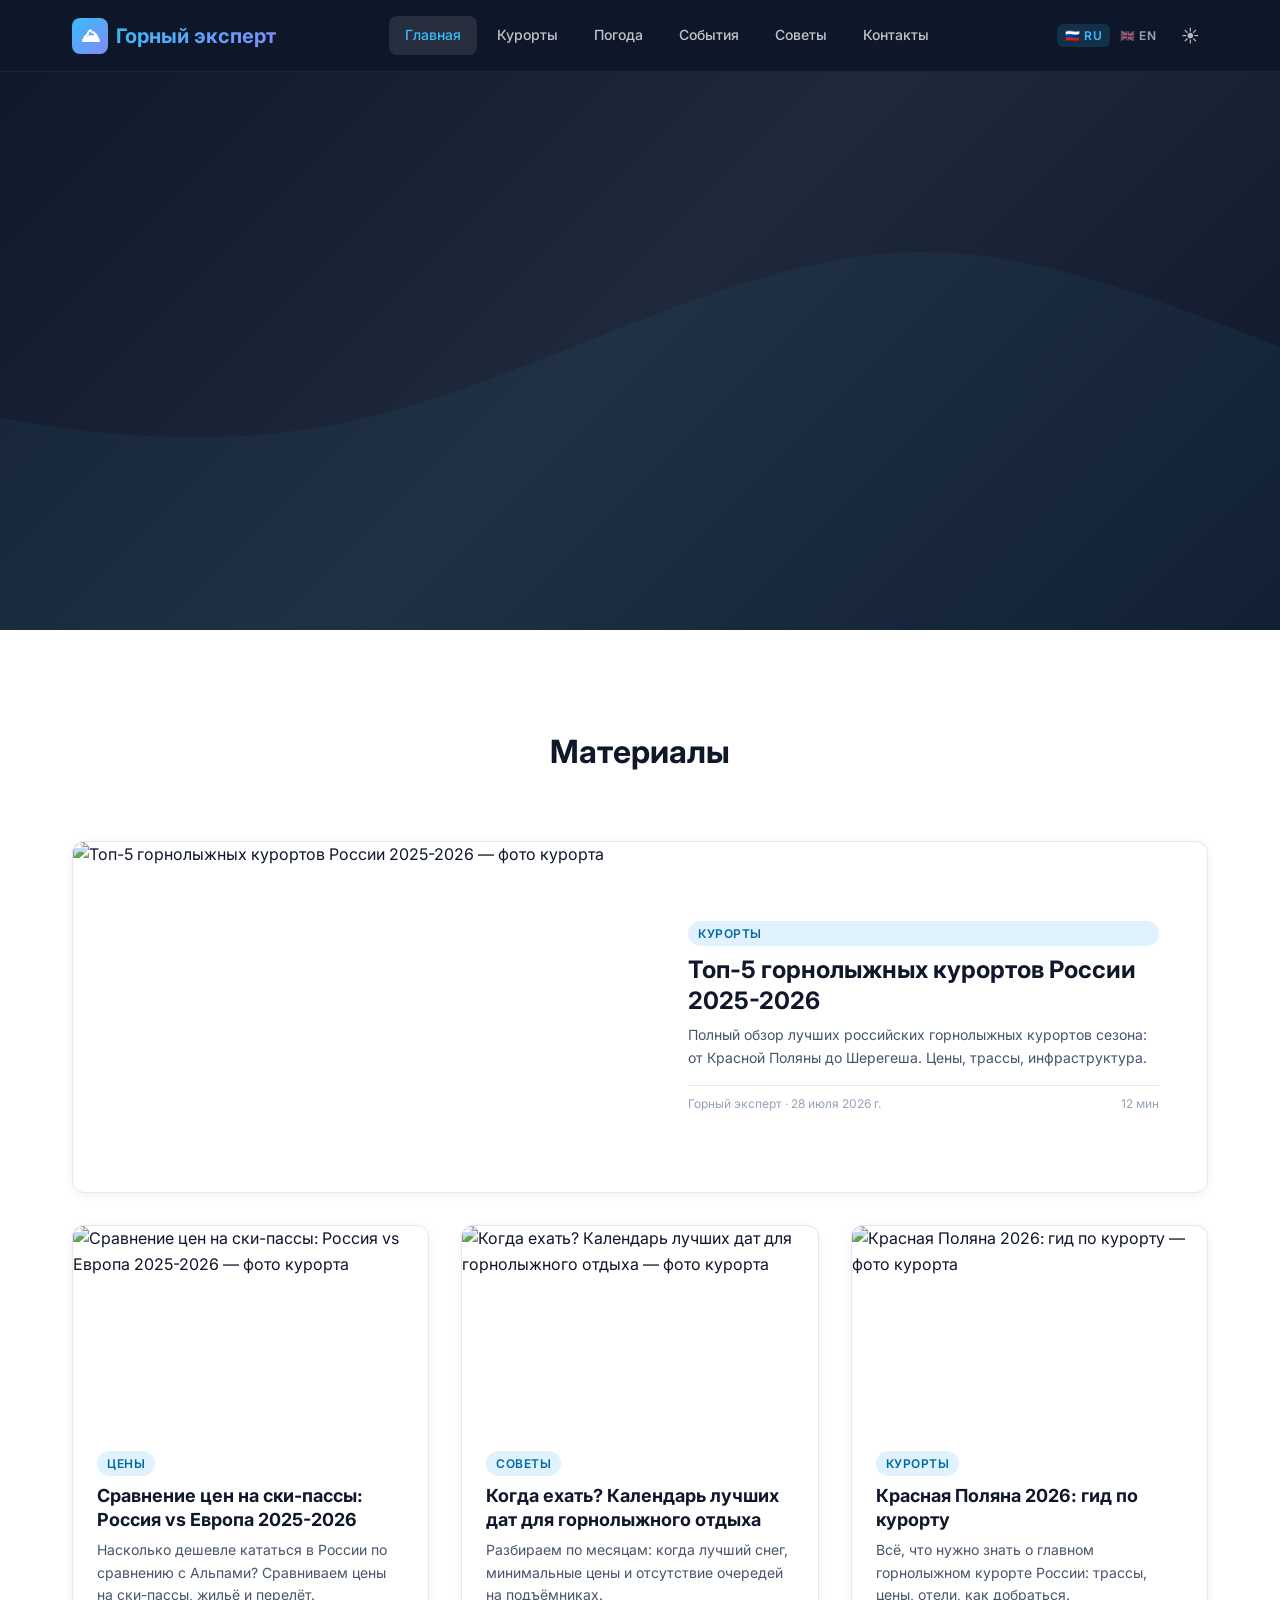
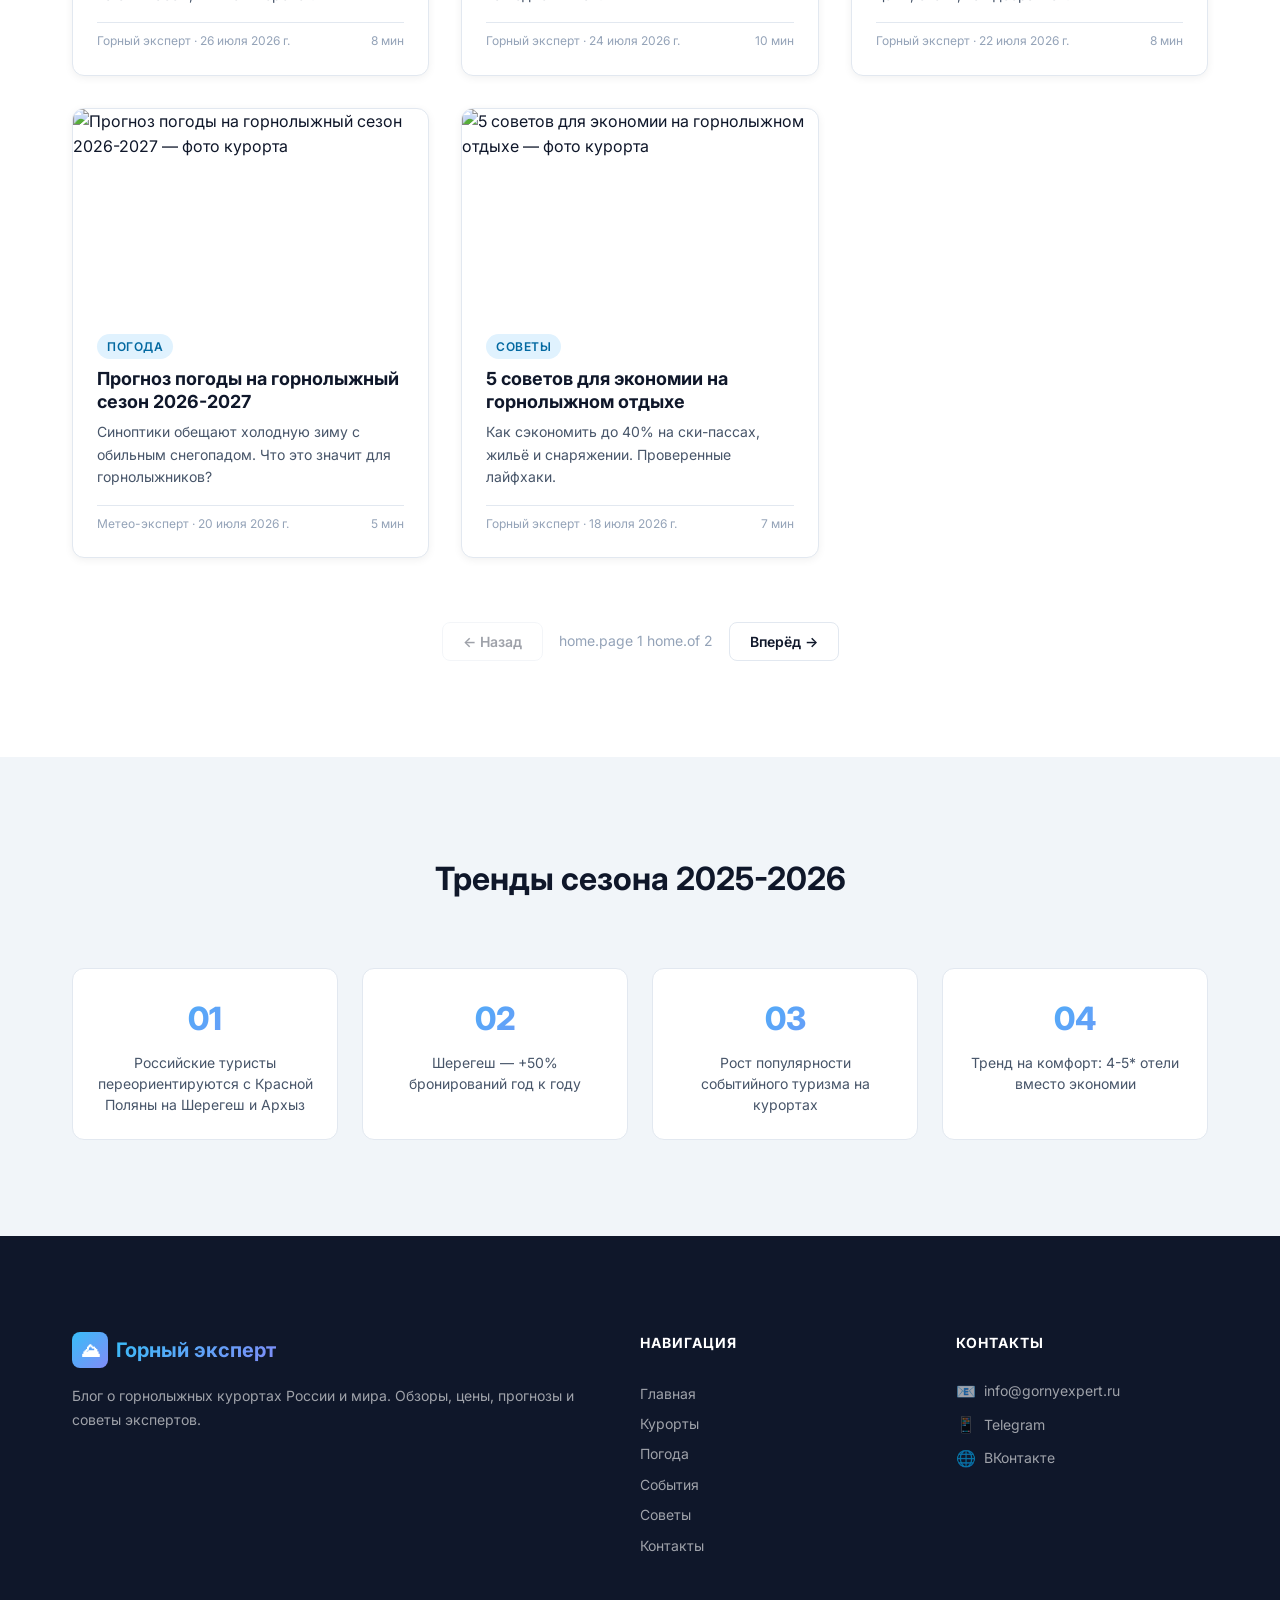
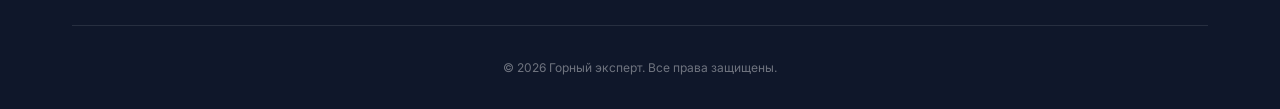
==== index.html @ 52f298b1 "feat(contacts): connect subscription form to Telegram Bot API - Add Telegram bot token and chat ID t" ====
<!DOCTYPE html>
<html lang="ru" data-theme="dark">
<head>
  <meta charset="UTF-8">
  <meta name="viewport" content="width=device-width, initial-scale=1.0">
  <title>Горный эксперт — Всё о горнолыжных курортах | Обзоры, цены, прогнозы</title>
  <meta name="description" content="Горный эксперт — блог о горнолыжных курортах России и мира. Обзоры курортов, сравнение цен на ски-пассы, прогнозы погоды и советы экспертов для лыжников и сноубордистов.">
  <meta name="keywords" content="горнолыжные курорты, горный эксперт, ски-пасс, красная поляна, шерегеш, эльбрус, цены, обзоры">
  <meta name="robots" content="index, follow">
  <link rel="canonical" href="https://gornyexpert.ru/">

  <!-- Open Graph -->
  <meta property="og:type" content="website">
  <meta property="og:title" content="Горный эксперт — Всё о горнолыжных курортах">
  <meta property="og:description" content="Обзоры курортов, сравнение цен на ски-пассы, прогнозы погоды и советы экспертов для лыжников и сноубордистов.">
  <meta property="og:image" content="https://images.unsplash.com/photo-1551698618-1dfe5d97d256?w=1200&h=630&fit=crop">
  <meta property="og:url" content="https://gornyexpert.ru/">
  <meta property="og:locale" content="ru_RU">

  <!-- Twitter Card -->
  <meta name="twitter:card" content="summary_large_image">
  <meta name="twitter:title" content="Горный эксперт — Всё о горнолыжных курортах">
  <meta name="twitter:description" content="Обзоры курортов, сравнение цен на ски-пассы, прогнозы погоды и советы экспертов.">
  <meta name="twitter:image" content="https://images.unsplash.com/photo-1551698618-1dfe5d97d256?w=1200&h=630&fit=crop">

  <!-- Fonts -->
  <link rel="preconnect" href="https://fonts.googleapis.com">
  <link rel="preconnect" href="https://fonts.gstatic.com" crossorigin>
  <link href="https://fonts.googleapis.com/css2?family=Inter:wght@400;500;600;700;800&family=Merriweather:wght@400;700&display=swap" rel="stylesheet">

  <!-- Styles -->
  <link rel="stylesheet" href="css/style.css">

  <!-- Schema.org -->
  <script type="application/ld+json">
  {
    "@context": "https://schema.org",
    "@type": "Blog",
    "name": "Горный эксперт",
    "url": "https://gornyexpert.ru/",
    "description": "Блог о горнолыжных курортах России и мира. Обзоры, цены, прогнозы и советы экспертов.",
    "image": "https://images.unsplash.com/photo-1551698618-1dfe5d97d256?w=1200",
    "author": {
      "@type": "Organization",
      "name": "Горный эксперт"
    }
  }
  </script>
</head>
<body>
  <!-- Header -->
  <header class="header">
    <div class="container">
      <a href="index.html" class="logo">
        <div class="logo-icon">⛰</div>
        <span data-i18n="hero.title">Горный эксперт</span>
      </a>

      <nav class="nav" id="mainNav">
        <a href="index.html" class="active" data-i18n="nav.home">Главная</a>
        <a href="resorts.html" data-i18n="nav.resorts">Курорты</a>
        <a href="weather.html" data-i18n="nav.weather">Погода</a>
        <a href="calendar.html" data-i18n="nav.calendar">События</a>
        <a href="tips.html" data-i18n="nav.tips">Советы</a>
        <a href="contacts.html" data-i18n="nav.contacts">Контакты</a>
      </nav>

      <div class="header-tools">
        <div class="lang-switcher">
          <button class="lang-btn active" data-lang="ru">🇷🇺 RU</button>
          <button class="lang-btn" data-lang="en">🇬🇧 EN</button>
        </div>
        <button class="theme-toggle" id="themeToggle" aria-label="Переключить тему">🌙</button>
        <button class="mobile-menu-btn" id="mobileMenuBtn" aria-label="Меню">☰</button>
      </div>
    </div>
  </header>

  <main>
    <!-- Hero Section -->
    <section class="hero" id="heroSection">
      <div class="container">
        <div class="hero-content animate-fade-in" id="heroContent">
          <h1>
            <span data-i18n="hero.title">Горный эксперт</span>
          </h1>
          <p data-i18n="hero.subtitle">Всё о горнолыжных курортах России и мира: обзоры, цены, прогнозы и советы экспертов</p>
          <div class="hero-buttons">
            <a href="resorts.html" class="btn btn-primary" data-i18n="hero.cta_resorts">Смотреть курорты</a>
            <a href="#articles" class="btn btn-outline" data-i18n="hero.cta">Читать статьи</a>
          </div>
        </div>
      </div>
    </section>

    <!-- Featured Article Section -->
    <section class="section" id="articles">
      <div class="container">
        <div class="section-header animate-on-scroll">
          <h2 data-i18n="home.featured_title">Материалы</h2>
        </div>

        <div class="article-grid" id="articleGrid">
          <!-- Articles loaded dynamically from articles.json -->
        </div>

        <!-- Pagination -->
        <div class="pagination" id="pagination">
          <button class="pagination-btn" id="prevPage" disabled data-i18n="home.prev_page">← Назад</button>
          <span class="pagination-info" id="pageInfo" data-i18n="home.page">Страница 1 из 1</span>
          <button class="pagination-btn" id="nextPage" data-i18n="home.next_page">Вперёд →</button>
        </div>
      </div>
    </section>

    <!-- Trends Section -->
    <section class="section section-alt" id="trends">
      <div class="container">
        <div class="section-header animate-on-scroll">
          <h2 data-i18n="trends.title">Тренды сезона 2025-2026</h2>
        </div>
        <div class="trends-grid stagger-container animate-on-scroll">
          <div class="trend-item">
            <div class="trend-number">01</div>
            <p class="trend-text" data-i18n="trends.item1">Российские туристы переориентируются с Красной Поляны на Шерегеш и Архыз</p>
          </div>
          <div class="trend-item">
            <div class="trend-number">02</div>
            <p class="trend-text" data-i18n="trends.item2">Шерегеш — +50% бронирований год к году</p>
          </div>
          <div class="trend-item">
            <div class="trend-number">03</div>
            <p class="trend-text" data-i18n="trends.item3">Рост популярности событийного туризма на курортах</p>
          </div>
          <div class="trend-item">
            <div class="trend-number">04</div>
            <p class="trend-text" data-i18n="trends.item4">Тренд на комфорт: 4-5* отели вместо экономии</p>
          </div>
        </div>
      </div>
    </section>
  </main>

  <!-- Footer -->
  <footer class="footer">
    <div class="container">
      <div class="footer-grid">
        <div class="footer-brand">
          <a href="index.html" class="logo">
            <div class="logo-icon">⛰</div>
            <span data-i18n="hero.title">Горный эксперт</span>
          </a>
          <p data-i18n="footer.about">Блог о горнолыжных курортах России и мира. Обзоры, цены, прогнозы и советы экспертов.</p>
        </div>

        <div>
          <h4 data-i18n="footer.nav_title">Навигация</h4>
          <nav class="footer-nav">
            <a href="index.html" data-i18n="nav.home">Главная</a>
            <a href="resorts.html" data-i18n="nav.resorts">Курорты</a>
            <a href="weather.html" data-i18n="nav.weather">Погода</a>
            <a href="calendar.html" data-i18n="nav.calendar">События</a>
            <a href="tips.html" data-i18n="nav.tips">Советы</a>
            <a href="contacts.html" data-i18n="nav.contacts">Контакты</a>
          </nav>
        </div>

        <div>
          <h4 data-i18n="footer.contacts_title">Контакты</h4>
          <div class="footer-contact-item">
            <span class="icon">📧</span>
            <span data-i18n="contacts.info_email">info@gornyexpert.ru</span>
          </div>
          <div class="footer-contact-item">
            <span class="icon">📱</span>
            <span data-i18n="contacts.telegram">Telegram</span>
          </div>
          <div class="footer-contact-item">
            <span class="icon">🌐</span>
            <span data-i18n="contacts.vk">ВКонтакте</span>
          </div>
        </div>
      </div>

      <div class="footer-bottom">
        <p data-i18n="footer.copyright">© 2026 Горный эксперт. Все права защищены.</p>
      </div>
    </div>
  </footer>

  <!-- Scripts -->
  <script src="js/translations.js"></script>
  <script src="js/script.js"></script>
</body>
</html>
---- css/style.css ----
/* ============================================
   ГОРНЫЙ ЭКСПЕРТ — Основной файл стилей
   ============================================ */

/* --- CSS Variables / Design Tokens --- */
:root {
  /* Primary palette — горная тема */
  --color-primary: #0f172a;
  --color-primary-light: #1e293b;
  --color-accent: #38bdf8;
  --color-accent-secondary: #818cf8;
  --color-accent-dark: #0284c7;

  /* Light theme (default) */
  --bg-primary: #ffffff;
  --bg-secondary: #f1f5f9;
  --bg-card: #ffffff;
  --bg-header: rgba(15, 23, 42, 0.97);
  --bg-footer: #0f172a;
  --text-primary: #0f172a;
  --text-secondary: #475569;
  --text-muted: #94a3b8;
  --text-inverse: #ffffff;
  --border-color: #e2e8f0;
  --shadow-sm: 0 1px 3px rgba(0,0,0,0.08);
  --shadow-md: 0 4px 12px rgba(0,0,0,0.1);
  --shadow-lg: 0 8px 30px rgba(0,0,0,0.12);
  --shadow-card: 0 2px 8px rgba(0,0,0,0.06);
  --gradient-hero: linear-gradient(135deg, #0f172a 0%, #1e293b 50%, #0f172a 100%);
  --gradient-accent: linear-gradient(135deg, #38bdf8, #818cf8);
  --overlay: rgba(15, 23, 42, 0.6);
  --badge-bg: #e0f2fe;
  --badge-text: #0369a1;

  /* Typography scale */
  --font-ui: 'Inter', -apple-system, BlinkMacSystemFont, 'Segoe UI', sans-serif;
  --font-article: 'Merriweather', Georgia, 'Times New Roman', serif;
  --fs-xs: 0.75rem;
  --fs-sm: 0.875rem;
  --fs-base: 1rem;
  --fs-lg: 1.125rem;
  --fs-xl: 1.25rem;
  --fs-2xl: 1.5rem;
  --fs-3xl: 2rem;
  --fs-4xl: 2.5rem;
  --fs-5xl: 3.5rem;

  /* Spacing */
  --space-xs: 0.25rem;
  --space-sm: 0.5rem;
  --space-md: 1rem;
  --space-lg: 1.5rem;
  --space-xl: 2rem;
  --space-2xl: 3rem;
  --space-3xl: 4rem;
  --space-4xl: 6rem;

  /* Layout */
  --max-width: 1200px;
  --header-height: 72px;
  --radius-sm: 6px;
  --radius-md: 8px;
  --radius-lg: 12px;
  --radius-xl: 16px;
  --radius-full: 9999px;

  /* Transitions */
  --transition-fast: 0.15s ease;
  --transition-base: 0.3s ease;
  --transition-slow: 0.5s ease;
}

/* --- Dark Theme --- */
[data-theme="dark"] {
  --bg-primary: #0b1121;
  --bg-secondary: #111827;
  --bg-card: #1a2332;
  --bg-header: rgba(11, 17, 33, 0.98);
  --bg-footer: #060b17;
  --text-primary: #f1f5f9;
  --text-secondary: #94a3b8;
  --text-muted: #64748b;
  --text-inverse: #ffffff;
  --border-color: #1e293b;
  --shadow-sm: 0 1px 3px rgba(0,0,0,0.3);
  --shadow-md: 0 4px 12px rgba(0,0,0,0.4);
  --shadow-lg: 0 8px 30px rgba(0,0,0,0.5);
  --shadow-card: 0 2px 8px rgba(0,0,0,0.3);
  --gradient-hero: linear-gradient(135deg, #060b17 0%, #0f172a 50%, #060b17 100%);
  --badge-bg: rgba(56, 189, 248, 0.15);
  --badge-text: #38bdf8;
}

/* System preference detection */
@media (prefers-color-scheme: dark) {
  :root:not([data-theme="light"]) {
    --bg-primary: #0b1121;
    --bg-secondary: #111827;
    --bg-card: #1a2332;
    --bg-header: rgba(11, 17, 33, 0.98);
    --bg-footer: #060b17;
    --text-primary: #f1f5f9;
    --text-secondary: #94a3b8;
    --text-muted: #64748b;
    --text-inverse: #ffffff;
    --border-color: #1e293b;
    --shadow-sm: 0 1px 3px rgba(0,0,0,0.3);
    --shadow-md: 0 4px 12px rgba(0,0,0,0.4);
    --shadow-lg: 0 8px 30px rgba(0,0,0,0.5);
    --shadow-card: 0 2px 8px rgba(0,0,0,0.3);
    --gradient-hero: linear-gradient(135deg, #060b17 0%, #0f172a 50%, #060b17 100%);
    --badge-bg: rgba(56, 189, 248, 0.15);
    --badge-text: #38bdf8;
  }
}

/* Smooth transitions for theme switching */
* {
  transition: background-color var(--transition-base),
              color var(--transition-base),
              border-color var(--transition-base),
              box-shadow var(--transition-base);
}

/* --- Reset & Base --- */
*, *::before, *::after {
  margin: 0;
  padding: 0;
  box-sizing: border-box;
}

html {
  scroll-behavior: smooth;
  -webkit-text-size-adjust: 100%;
}

body {
  font-family: var(--font-ui);
  font-size: var(--fs-base);
  line-height: 1.6;
  color: var(--text-primary);
  background-color: var(--bg-primary);
  min-height: 100vh;
  display: flex;
  flex-direction: column;
}

main {
  flex: 1;
}

img {
  max-width: 100%;
  height: auto;
  display: block;
}

a {
  color: inherit;
  text-decoration: none;
}

button {
  font-family: inherit;
  cursor: pointer;
  border: none;
  background: none;
  font-size: inherit;
}

ul, ol {
  list-style: none;
}

/* --- Container --- */
.container {
  width: 100%;
  max-width: var(--max-width);
  margin: 0 auto;
  padding: 0 var(--space-xl);
}

/* --- Header / Navigation --- */
.header {
  position: fixed;
  top: 0;
  left: 0;
  right: 0;
  z-index: 1000;
  background: var(--bg-header);
  backdrop-filter: blur(12px);
  -webkit-backdrop-filter: blur(12px);
  height: var(--header-height);
  border-bottom: 1px solid rgba(255,255,255,0.06);
}

.header .container {
  display: flex;
  align-items: center;
  justify-content: space-between;
  height: 100%;
}

.logo {
  display: flex;
  align-items: center;
  gap: var(--space-sm);
  font-weight: 700;
  font-size: var(--fs-xl);
  color: var(--text-inverse);
}

.logo-icon {
  width: 36px;
  height: 36px;
  background: var(--gradient-accent);
  border-radius: var(--radius-md);
  display: flex;
  align-items: center;
  justify-content: center;
  font-size: 1.2rem;
}

.logo span {
  background: var(--gradient-accent);
  -webkit-background-clip: text;
  -webkit-text-fill-color: transparent;
  background-clip: text;
}

.nav {
  display: flex;
  align-items: center;
  gap: var(--space-xs);
}

.nav a {
  color: rgba(255,255,255,0.75);
  font-size: var(--fs-sm);
  font-weight: 500;
  padding: var(--space-sm) var(--space-md);
  border-radius: var(--radius-md);
  transition: color var(--transition-fast), background var(--transition-fast);
}

.nav a:hover,
.nav a.active {
  color: #ffffff;
  background: rgba(255,255,255,0.1);
}

.nav a.active {
  color: var(--color-accent);
}

/* Theme & Language toggles */
.header-tools {
  display: flex;
  align-items: center;
  gap: var(--space-sm);
}

.lang-switcher {
  display: flex;
  gap: 2px;
}

.lang-btn {
  padding: 4px 8px;
  font-size: var(--fs-xs);
  font-weight: 600;
  border-radius: var(--radius-sm);
  color: rgba(255,255,255,0.6);
  transition: all var(--transition-fast);
  letter-spacing: 0.5px;
}

.lang-btn:hover {
  color: #ffffff;
  background: rgba(255,255,255,0.1);
}

.lang-btn.active {
  color: var(--color-accent);
  background: rgba(56, 189, 248, 0.15);
}

.theme-toggle {
  width: 36px;
  height: 36px;
  display: flex;
  align-items: center;
  justify-content: center;
  border-radius: var(--radius-md);
  font-size: 1.1rem;
  color: rgba(255,255,255,0.7);
  transition: all var(--transition-fast);
}

.theme-toggle:hover {
  background: rgba(255,255,255,0.1);
  color: #ffffff;
}

/* Mobile menu toggle */
.mobile-menu-btn {
  display: none;
  width: 40px;
  height: 40px;
  align-items: center;
  justify-content: center;
  color: rgba(255,255,255,0.8);
  font-size: 1.5rem;
  border-radius: var(--radius-md);
}

.mobile-menu-btn:hover {
  background: rgba(255,255,255,0.1);
}

/* --- Hero Section --- */
.hero {
  background: var(--gradient-hero);
  padding: calc(var(--header-height) + var(--space-4xl)) 0 var(--space-4xl);
  position: relative;
  overflow: hidden;
  min-height: 70vh;
  display: flex;
  align-items: center;
}

.hero::before {
  content: '';
  position: absolute;
  inset: 0;
  background: url("data:image/svg+xml,%3Csvg xmlns='http://www.w3.org/2000/svg' viewBox='0 0 1440 320'%3E%3Cpath fill='rgba(56,189,248,0.05)' d='M0,96L48,112C96,128,192,160,288,186.7C384,213,480,235,576,213.3C672,192,768,128,864,128C960,128,1056,192,1152,208C1248,224,1344,192,1392,176L1440,160L1440,320L1392,320C1344,320,1248,320,1152,320C1056,320,960,320,864,320C768,320,672,320,576,320C480,320,384,320,288,320C192,320,96,320,48,320L0,320Z'/%3E%3C/svg%3E") no-repeat bottom;
  background-size: cover;
  pointer-events: none;
}

.hero-content {
  position: relative;
  z-index: 1;
  max-width: 800px;
  text-align: center;
  margin: 0 auto;
}

.hero h1 {
  font-size: var(--fs-5xl);
  font-weight: 800;
  color: #ffffff;
  line-height: 1.1;
  margin-bottom: var(--space-lg);
  letter-spacing: -0.02em;
}

.hero h1 span {
  background: var(--gradient-accent);
  -webkit-background-clip: text;
  -webkit-text-fill-color: transparent;
  background-clip: text;
}

.hero p {
  font-size: var(--fs-lg);
  color: rgba(255,255,255,0.7);
  line-height: 1.7;
  margin-bottom: var(--space-2xl);
}

.hero-buttons {
  display: flex;
  gap: var(--space-md);
  justify-content: center;
  flex-wrap: wrap;
}

/* --- Buttons --- */
.btn {
  display: inline-flex;
  align-items: center;
  gap: var(--space-sm);
  padding: 12px 28px;
  font-size: var(--fs-sm);
  font-weight: 600;
  border-radius: var(--radius-full);
  cursor: pointer;
  transition: transform var(--transition-fast),
              box-shadow var(--transition-fast),
              background var(--transition-fast);
  border: none;
  outline: none;
}

.btn:hover {
  transform: translateY(-2px);
  box-shadow: 0 4px 16px rgba(0,0,0,0.2);
}

.btn:active {
  transform: translateY(0);
}

.btn-primary {
  background: var(--gradient-accent);
  color: #ffffff;
}

.btn-primary:hover {
  box-shadow: 0 4px 20px rgba(56, 189, 248, 0.4);
}

.btn-outline {
  background: transparent;
  color: #ffffff;
  border: 2px solid rgba(255,255,255,0.3);
}

.btn-outline:hover {
  border-color: rgba(255,255,255,0.6);
  background: rgba(255,255,255,0.05);
}

.btn-sm {
  padding: 8px 18px;
  font-size: var(--fs-xs);
}

/* --- Sections --- */
.section {
  padding: var(--space-4xl) 0;
}

.section-alt {
  background: var(--bg-secondary);
}

.section-header {
  text-align: center;
  margin-bottom: var(--space-3xl);
}

.section-header h2 {
  font-size: var(--fs-3xl);
  font-weight: 700;
  color: var(--text-primary);
  margin-bottom: var(--space-sm);
}

.section-header p {
  font-size: var(--fs-lg);
  color: var(--text-secondary);
  max-width: 600px;
  margin: 0 auto;
}

/* --- Article Cards Grid --- */
.article-grid {
  display: grid;
  grid-template-columns: repeat(3, 1fr);
  gap: var(--space-xl);
}

.article-card {
  background: var(--bg-card);
  border-radius: var(--radius-lg);
  overflow: hidden;
  border: 1px solid var(--border-color);
  box-shadow: var(--shadow-card);
  transition: transform var(--transition-base),
              box-shadow var(--transition-base);
}

.article-card:hover {
  transform: translateY(-4px);
  box-shadow: var(--shadow-lg);
}

.article-card-image {
  width: 100%;
  height: 200px;
  object-fit: cover;
}

.article-card-body {
  padding: var(--space-lg);
}

.article-card-category {
  display: inline-block;
  font-size: var(--fs-xs);
  font-weight: 600;
  color: var(--badge-text);
  background: var(--badge-bg);
  padding: 3px 10px;
  border-radius: var(--radius-full);
  margin-bottom: var(--space-sm);
  text-transform: uppercase;
  letter-spacing: 0.5px;
}

.article-card h3 {
  font-size: var(--fs-lg);
  font-weight: 700;
  margin-bottom: var(--space-sm);
  line-height: 1.3;
  color: var(--text-primary);
}

.article-card p {
  font-size: var(--fs-sm);
  color: var(--text-secondary);
  line-height: 1.6;
  margin-bottom: var(--space-md);
}

.article-card-meta {
  display: flex;
  align-items: center;
  justify-content: space-between;
  font-size: var(--fs-xs);
  color: var(--text-muted);
  padding-top: var(--space-sm);
  border-top: 1px solid var(--border-color);
}

.article-card-link {
  color: var(--color-accent);
  font-weight: 600;
  font-size: var(--fs-sm);
}

.article-card-link:hover {
  color: var(--color-accent-dark);
}

/* Featured article */
.article-featured {
  grid-column: 1 / -1;
  display: grid;
  grid-template-columns: 1fr 1fr;
  gap: 0;
}

.article-featured .article-card-image {
  height: 100%;
  min-height: 350px;
}

.article-featured .article-card-body {
  padding: var(--space-2xl);
  display: flex;
  flex-direction: column;
  justify-content: center;
}

.article-featured h3 {
  font-size: var(--fs-2xl);
}

/* --- Card Hover Animations --- */
.card-hover {
  transition: transform var(--transition-base),
              box-shadow var(--transition-base);
}

.card-hover:hover {
  transform: translateY(-4px);
  box-shadow: var(--shadow-lg);
}

/* --- Resort Cards --- */
.resort-grid {
  display: grid;
  grid-template-columns: repeat(auto-fill, minmax(340px, 1fr));
  gap: var(--space-xl);
}

.resort-card {
  background: var(--bg-card);
  border-radius: var(--radius-lg);
  border: 1px solid var(--border-color);
  overflow: hidden;
  box-shadow: var(--shadow-card);
  transition: transform var(--transition-base), box-shadow var(--transition-base);
}

.resort-card:hover {
  transform: translateY(-4px);
  box-shadow: var(--shadow-lg);
}

.resort-card-header {
  background: var(--gradient-hero);
  padding: var(--space-lg);
  color: #ffffff;
  position: relative;
}

.resort-card-header h3 {
  font-size: var(--fs-xl);
  font-weight: 700;
  margin-bottom: var(--space-xs);
}

.resort-card-header .region {
  font-size: var(--fs-sm);
  color: rgba(255,255,255,0.7);
}

.resort-card-header .rating-badge {
  position: absolute;
  top: var(--space-md);
  right: var(--space-md);
  background: rgba(255,255,255,0.15);
  backdrop-filter: blur(4px);
  padding: 4px 12px;
  border-radius: var(--radius-full);
  font-size: var(--fs-sm);
  font-weight: 700;
  color: var(--color-accent);
}

.resort-card-body {
  padding: var(--space-lg);
}

.resort-stats {
  display: grid;
  grid-template-columns: 1fr 1fr;
  gap: var(--space-md);
  margin-bottom: var(--space-lg);
}

.resort-stat {
  text-align: center;
  padding: var(--space-sm);
  background: var(--bg-secondary);
  border-radius: var(--radius-md);
}

.resort-stat-value {
  font-size: var(--fs-lg);
  font-weight: 700;
  color: var(--text-primary);
}

.resort-stat-label {
  font-size: var(--fs-xs);
  color: var(--text-muted);
  margin-top: 2px;
}

.resort-pros-cons {
  display: grid;
  grid-template-columns: 1fr 1fr;
  gap: var(--space-md);
  margin-bottom: var(--space-md);
}

.resort-pros h4,
.resort-cons h4 {
  font-size: var(--fs-sm);
  font-weight: 700;
  margin-bottom: var(--space-sm);
}

.resort-pros h4 { color: #22c55e; }
.resort-cons h4 { color: #ef4444; }

.resort-pros ul,
.resort-cons ul {
  list-style: none;
}

.resort-pros li,
.resort-cons li {
  font-size: var(--fs-xs);
  color: var(--text-secondary);
  padding: 2px 0;
  padding-left: 14px;
  position: relative;
}

.resort-pros li::before {
  content: '+';
  position: absolute;
  left: 0;
  color: #22c55e;
  font-weight: 700;
}

.resort-cons li::before {
  content: '−';
  position: absolute;
  left: 0;
  color: #ef4444;
  font-weight: 700;
}

.resort-season {
  font-size: var(--fs-sm);
  color: var(--text-secondary);
  padding: var(--space-sm) var(--space-md);
  background: var(--bg-secondary);
  border-radius: var(--radius-md);
  margin-bottom: var(--space-md);
}

.resort-season strong {
  color: var(--text-primary);
}

.resort-card-footer {
  padding: var(--space-md) var(--space-lg);
  border-top: 1px solid var(--border-color);
  display: flex;
  justify-content: space-between;
  align-items: center;
}

.resort-price {
  font-size: var(--fs-lg);
  font-weight: 700;
  color: var(--color-accent);
}

.resort-price small {
  font-size: var(--fs-xs);
  font-weight: 400;
  color: var(--text-muted);
}

/* --- Weather Table --- */
.weather-table-wrapper {
  overflow-x: auto;
  border-radius: var(--radius-lg);
  border: 1px solid var(--border-color);
  background: var(--bg-card);
}

.weather-table {
  width: 100%;
  border-collapse: collapse;
  font-size: var(--fs-sm);
}

.weather-table th {
  background: var(--color-primary);
  color: #ffffff;
  padding: var(--space-md) var(--space-lg);
  text-align: left;
  font-weight: 600;
  white-space: nowrap;
}

.weather-table td {
  padding: var(--space-md) var(--space-lg);
  border-bottom: 1px solid var(--border-color);
  color: var(--text-primary);
}

.weather-table tr:hover td {
  background: var(--bg-secondary);
}

.weather-table .temp-positive {
  color: #ef4444;
}

.weather-table .temp-negative {
  color: #38bdf8;
}

/* --- Chart Container --- */
.chart-container {
  background: var(--bg-card);
  border-radius: var(--radius-lg);
  border: 1px solid var(--border-color);
  padding: var(--space-xl);
  margin-top: var(--space-2xl);
}

.chart-container h3 {
  font-size: var(--fs-lg);
  margin-bottom: var(--space-lg);
  color: var(--text-primary);
}

.chart-canvas-wrapper {
  width: 100%;
  max-height: 400px;
  position: relative;
}

.chart-canvas-wrapper canvas {
  width: 100% !important;
  max-height: 400px;
}

/* --- Calendar / Events Table --- */
.calendar-filters {
  display: flex;
  gap: var(--space-sm);
  margin-bottom: var(--space-xl);
  flex-wrap: wrap;
}

.filter-btn {
  padding: 8px 20px;
  font-size: var(--fs-sm);
  font-weight: 500;
  border-radius: var(--radius-full);
  border: 1px solid var(--border-color);
  background: var(--bg-card);
  color: var(--text-secondary);
  cursor: pointer;
  transition: all var(--transition-fast);
}

.filter-btn:hover {
  border-color: var(--color-accent);
  color: var(--color-accent);
}

.filter-btn.active {
  background: var(--gradient-accent);
  color: #ffffff;
  border-color: transparent;
}

.events-table-wrapper {
  overflow-x: auto;
  border-radius: var(--radius-lg);
  border: 1px solid var(--border-color);
  background: var(--bg-card);
}

.events-table {
  width: 100%;
  border-collapse: collapse;
}

.events-table th {
  background: var(--color-primary);
  color: #ffffff;
  padding: var(--space-md) var(--space-lg);
  text-align: left;
  font-weight: 600;
}

.events-table td {
  padding: var(--space-md) var(--space-lg);
  border-bottom: 1px solid var(--border-color);
  color: var(--text-primary);
}

.events-table tr:hover td {
  background: var(--bg-secondary);
}

/* --- Tips / Blog section --- */
.tips-grid {
  display: grid;
  grid-template-columns: repeat(2, 1fr);
  gap: var(--space-xl);
}

.tip-card {
  background: var(--bg-card);
  border-radius: var(--radius-lg);
  border: 1px solid var(--border-color);
  overflow: hidden;
  box-shadow: var(--shadow-card);
  transition: transform var(--transition-base), box-shadow var(--transition-base);
}

.tip-card:hover {
  transform: translateY(-4px);
  box-shadow: var(--shadow-lg);
}

.tip-card-image {
  width: 100%;
  height: 220px;
  object-fit: cover;
}

.tip-card-body {
  padding: var(--space-lg);
}

.tip-card-body h3 {
  font-size: var(--fs-xl);
  font-weight: 700;
  margin-bottom: var(--space-sm);
  color: var(--text-primary);
}

.tip-card-body .tip-excerpt {
  font-size: var(--fs-sm);
  color: var(--text-secondary);
  margin-bottom: var(--space-md);
  line-height: 1.6;
}

.tip-meta {
  display: flex;
  align-items: center;
  gap: var(--space-md);
  font-size: var(--fs-xs);
  color: var(--text-muted);
}

/* --- Contacts Page --- */
.contacts-grid {
  display: grid;
  grid-template-columns: 1fr 1fr;
  gap: var(--space-3xl);
  align-items: start;
}

.contact-info-card {
  background: var(--bg-card);
  border-radius: var(--radius-lg);
  border: 1px solid var(--border-color);
  padding: var(--space-2xl);
  box-shadow: var(--shadow-card);
}

.contact-info-card h3 {
  font-size: var(--fs-xl);
  font-weight: 700;
  margin-bottom: var(--space-lg);
  color: var(--text-primary);
}

.contact-info-item {
  display: flex;
  align-items: center;
  gap: var(--space-md);
  margin-bottom: var(--space-md);
  padding: var(--space-md);
  background: var(--bg-secondary);
  border-radius: var(--radius-md);
}

.contact-info-item .icon {
  font-size: 1.5rem;
  flex-shrink: 0;
}

.contact-info-item .label {
  font-size: var(--fs-xs);
  color: var(--text-muted);
}

.contact-info-item .value {
  font-size: var(--fs-sm);
  font-weight: 600;
  color: var(--text-primary);
}

.social-links {
  display: flex;
  gap: var(--space-sm);
  margin-top: var(--space-lg);
}

.social-link {
  display: flex;
  align-items: center;
  gap: var(--space-sm);
  padding: 10px 18px;
  border-radius: var(--radius-md);
  background: var(--bg-secondary);
  color: var(--text-primary);
  font-size: var(--fs-sm);
  font-weight: 500;
  transition: all var(--transition-fast);
}

.social-link:hover {
  background: var(--color-accent);
  color: #ffffff;
  transform: translateY(-2px);
}

/* --- Form Styles --- */
.subscribe-form-card {
  background: var(--bg-card);
  border-radius: var(--radius-lg);
  border: 1px solid var(--border-color);
  padding: var(--space-2xl);
  box-shadow: var(--shadow-card);
}

.subscribe-form-card h3 {
  font-size: var(--fs-xl);
  font-weight: 700;
  margin-bottom: var(--space-sm);
  color: var(--text-primary);
}

.subscribe-form-card .form-desc {
  font-size: var(--fs-sm);
  color: var(--text-secondary);
  margin-bottom: var(--space-xl);
}

.form-group {
  margin-bottom: var(--space-lg);
}

.form-group label {
  display: block;
  font-size: var(--fs-sm);
  font-weight: 600;
  color: var(--text-primary);
  margin-bottom: var(--space-xs);
}

.form-input,
.form-select {
  width: 100%;
  padding: 12px 16px;
  font-size: var(--fs-sm);
  font-family: var(--font-ui);
  color: var(--text-primary);
  background: var(--bg-secondary);
  border: 2px solid var(--border-color);
  border-radius: var(--radius-md);
  transition: border-color var(--transition-fast);
  outline: none;
}

.form-input:focus,
.form-select:focus {
  border-color: var(--color-accent);
}

.form-input::placeholder {
  color: var(--text-muted);
}

.form-input.error {
  border-color: #ef4444;
}

.form-error {
  font-size: var(--fs-xs);
  color: #ef4444;
  margin-top: var(--space-xs);
  display: none;
}

.form-error.visible {
  display: block;
}

.form-success {
  display: none;
  padding: var(--space-lg);
  background: rgba(34, 197, 94, 0.1);
  border: 1px solid #22c55e;
  border-radius: var(--radius-md);
  color: #22c55e;
  font-size: var(--fs-sm);
  font-weight: 500;
  text-align: center;
}

.form-success.visible {
  display: block;
}

.form-submit {
  width: 100%;
  padding: 14px 28px;
  font-size: var(--fs-base);
  font-weight: 600;
  background: var(--gradient-accent);
  color: #ffffff;
  border: none;
  border-radius: var(--radius-md);
  cursor: pointer;
  transition: transform var(--transition-fast), box-shadow var(--transition-fast);
}

.form-submit:hover {
  transform: translateY(-2px);
  box-shadow: 0 4px 20px rgba(56, 189, 248, 0.4);
}

.form-submit:disabled {
  opacity: 0.7;
  cursor: not-allowed;
  transform: none;
}

/* --- Footer --- */
.footer {
  background: var(--bg-footer);
  color: rgba(255,255,255,0.7);
  padding: var(--space-4xl) 0 var(--space-xl);
  margin-top: auto;
}

.footer-grid {
  display: grid;
  grid-template-columns: 2fr 1fr 1fr;
  gap: var(--space-3xl);
  margin-bottom: var(--space-3xl);
}

.footer-brand .logo {
  margin-bottom: var(--space-md);
}

.footer-brand p {
  font-size: var(--fs-sm);
  line-height: 1.7;
  color: rgba(255,255,255,0.6);
}

.footer h4 {
  font-size: var(--fs-sm);
  font-weight: 700;
  color: #ffffff;
  margin-bottom: var(--space-lg);
  text-transform: uppercase;
  letter-spacing: 1px;
}

.footer-nav a {
  display: block;
  font-size: var(--fs-sm);
  color: rgba(255,255,255,0.6);
  padding: 4px 0;
  transition: color var(--transition-fast);
}

.footer-nav a:hover {
  color: var(--color-accent);
}

.footer-contact-item {
  display: flex;
  align-items: center;
  gap: var(--space-sm);
  font-size: var(--fs-sm);
  color: rgba(255,255,255,0.6);
  margin-bottom: var(--space-sm);
}

.footer-contact-item .icon {
  font-size: 1rem;
}

.footer-bottom {
  padding-top: var(--space-xl);
  border-top: 1px solid rgba(255,255,255,0.1);
  text-align: center;
  font-size: var(--fs-xs);
  color: rgba(255,255,255,0.4);
}

/* --- Page Header (subpages) --- */
.page-header {
  background: var(--gradient-hero);
  padding: calc(var(--header-height) + var(--space-3xl)) 0 var(--space-3xl);
  text-align: center;
  position: relative;
}

.page-header h1 {
  font-size: var(--fs-4xl);
  font-weight: 800;
  color: #ffffff;
  margin-bottom: var(--space-sm);
}

.page-header p {
  font-size: var(--fs-lg);
  color: rgba(255,255,255,0.7);
  max-width: 600px;
  margin: 0 auto;
}

/* --- Trends Section (Home) --- */
.trends-grid {
  display: grid;
  grid-template-columns: repeat(4, 1fr);
  gap: var(--space-lg);
}

.trend-item {
  background: var(--bg-card);
  border: 1px solid var(--border-color);
  border-radius: var(--radius-lg);
  padding: var(--space-lg);
  text-align: center;
  transition: transform var(--transition-base), box-shadow var(--transition-base);
}

.trend-item:hover {
  transform: translateY(-3px);
  box-shadow: var(--shadow-md);
}

.trend-number {
  font-size: var(--fs-3xl);
  font-weight: 800;
  background: var(--gradient-accent);
  -webkit-background-clip: text;
  -webkit-text-fill-color: transparent;
  background-clip: text;
  margin-bottom: var(--space-sm);
}

.trend-text {
  font-size: var(--fs-sm);
  color: var(--text-secondary);
  line-height: 1.5;
}

/* --- Pagination --- */
.pagination {
  display: flex;
  justify-content: center;
  align-items: center;
  gap: var(--space-md);
  margin-top: var(--space-3xl);
}

.pagination-btn {
  padding: 10px 20px;
  font-size: var(--fs-sm);
  font-weight: 600;
  border-radius: var(--radius-md);
  border: 1px solid var(--border-color);
  background: var(--bg-card);
  color: var(--text-primary);
  cursor: pointer;
  transition: all var(--transition-fast);
}

.pagination-btn:hover:not(:disabled) {
  border-color: var(--color-accent);
  color: var(--color-accent);
}

.pagination-btn:disabled {
  opacity: 0.4;
  cursor: not-allowed;
}

.pagination-info {
  font-size: var(--fs-sm);
  color: var(--text-muted);
}

/* --- Breadcrumbs --- */
.breadcrumbs {
  display: flex;
  align-items: center;
  gap: var(--space-sm);
  font-size: var(--fs-xs);
  color: var(--text-muted);
  margin-bottom: var(--space-lg);
}

.breadcrumbs a {
  color: var(--text-muted);
}

.breadcrumbs a:hover {
  color: var(--color-accent);
}

.breadcrumbs .sep {
  color: var(--text-muted);
}

/* --- Animations (Scroll) --- */
.animate-on-scroll {
  opacity: 0;
  transform: translateY(30px);
  transition: opacity 0.6s ease, transform 0.6s ease;
}

.animate-on-scroll.visible {
  opacity: 1;
  transform: translateY(0);
}

.animate-fade-in {
  opacity: 0;
  transition: opacity 0.6s ease;
}

.animate-fade-in.visible {
  opacity: 1;
}

.animate-scale {
  opacity: 0;
  transform: scale(0.9);
  transition: opacity 0.5s ease, transform 0.5s ease;
}

.animate-scale.visible {
  opacity: 1;
  transform: scale(1);
}

/* Stagger children */
.stagger-container > * {
  opacity: 0;
  transform: translateY(20px);
  transition: opacity 0.4s ease, transform 0.4s ease;
}

.stagger-container.visible > * {
  opacity: 1;
  transform: translateY(0);
}

.stagger-container.visible > *:nth-child(1) { transition-delay: 0s; }
.stagger-container.visible > *:nth-child(2) { transition-delay: 0.08s; }
.stagger-container.visible > *:nth-child(3) { transition-delay: 0.16s; }
.stagger-container.visible > *:nth-child(4) { transition-delay: 0.24s; }
.stagger-container.visible > *:nth-child(5) { transition-delay: 0.32s; }
.stagger-container.visible > *:nth-child(6) { transition-delay: 0.40s; }
.stagger-container.visible > *:nth-child(7) { transition-delay: 0.48s; }
.stagger-container.visible > *:nth-child(8) { transition-delay: 0.56s; }
.stagger-container.visible > *:nth-child(9) { transition-delay: 0.64s; }
.stagger-container.visible > *:nth-child(10) { transition-delay: 0.72s; }

/* Reduced motion */
@media (prefers-reduced-motion: reduce) {
  *, *::before, *::after {
    animation-duration: 0.01ms !important;
    transition-duration: 0.01ms !important;
  }
  .animate-on-scroll,
  .animate-fade-in,
  .animate-scale,
  .stagger-container > * {
    opacity: 1;
    transform: none;
  }
}

/* --- Pagination info bar --- */
.no-articles-message {
  text-align: center;
  padding: var(--space-3xl);
  color: var(--text-muted);
  font-size: var(--fs-lg);
}

/* --- Responsive --- */

/* Tablet */
@media (max-width: 1024px) {
  .article-grid {
    grid-template-columns: repeat(2, 1fr);
  }
  .trends-grid {
    grid-template-columns: repeat(2, 1fr);
  }
  .contacts-grid {
    grid-template-columns: 1fr;
  }
  .footer-grid {
    grid-template-columns: 1fr 1fr;
  }
  .hero h1 {
    font-size: var(--fs-4xl);
  }
}

@media (max-width: 900px) {
  .nav {
    display: none;
    position: absolute;
    top: var(--header-height);
    left: 0;
    right: 0;
    background: var(--bg-header);
    flex-direction: column;
    padding: var(--space-md);
    border-bottom: 1px solid rgba(255,255,255,0.1);
  }

  .nav.open {
    display: flex;
  }

  .nav a {
    padding: var(--space-md);
    width: 100%;
    border-radius: var(--radius-md);
  }

  .mobile-menu-btn {
    display: flex;
  }

  .article-featured {
    grid-template-columns: 1fr;
  }

  .resort-pros-cons {
    grid-template-columns: 1fr;
  }
}

/* Mobile */
@media (max-width: 768px) {
  :root {
    --fs-5xl: 2.2rem;
    --fs-4xl: 1.8rem;
    --fs-3xl: 1.5rem;
    --fs-2xl: 1.25rem;
    --header-height: 64px;
  }

  .container {
    padding: 0 var(--space-md);
  }

  .section {
    padding: var(--space-2xl) 0;
  }

  .hero {
    min-height: auto;
    padding: calc(var(--header-height) + var(--space-2xl)) 0 var(--space-2xl);
  }

  .article-grid {
    grid-template-columns: 1fr;
  }

  .tips-grid {
    grid-template-columns: 1fr;
  }

  .resort-grid {
    grid-template-columns: 1fr;
  }

  .trends-grid {
    grid-template-columns: 1fr;
  }

  .footer-grid {
    grid-template-columns: 1fr;
    gap: var(--space-xl);
  }

  .resort-stats {
    grid-template-columns: 1fr 1fr;
  }

  .page-header {
    padding: calc(var(--header-height) + var(--space-xl)) 0 var(--space-xl);
  }
}

@media (max-width: 480px) {
  .hero-buttons {
    flex-direction: column;
  }
  .hero-buttons .btn {
    width: 100%;
    justify-content: center;
  }
  .header-tools .lang-btn {
    font-size: 0.65rem;
    padding: 3px 6px;
  }
}

/* --- Utility --- */
.sr-only {
  position: absolute;
  width: 1px;
  height: 1px;
  padding: 0;
  margin: -1px;
  overflow: hidden;
  clip: rect(0,0,0,0);
  white-space: nowrap;
  border: 0;
}

.text-gradient {
  background: var(--gradient-accent);
  -webkit-background-clip: text;
  -webkit-text-fill-color: transparent;
  background-clip: text;
}

/* --- Live Weather Cards --- */
#liveWeatherContainer {
  display: grid;
  grid-template-columns: repeat(auto-fill, minmax(360px, 1fr));
  gap: var(--space-xl);
}

.weather-card {
  background: var(--bg-card);
  border-radius: var(--radius-lg);
  border: 1px solid var(--border-color);
  overflow: hidden;
  box-shadow: var(--shadow-card);
  transition: transform var(--transition-base), box-shadow var(--transition-base);
}

.weather-card:hover {
  transform: translateY(-3px);
  box-shadow: var(--shadow-lg);
}

.weather-card-header {
  background: var(--gradient-hero);
  padding: var(--space-md) var(--space-lg);
  display: flex;
  justify-content: space-between;
  align-items: center;
}

.weather-card-header h3 {
  font-size: var(--fs-lg);
  font-weight: 700;
  color: #ffffff;
}

.weather-altitude {
  font-size: var(--fs-xs);
  color: rgba(255,255,255,0.6);
  background: rgba(255,255,255,0.1);
  padding: 2px 10px;
  border-radius: var(--radius-full);
}

.weather-card-body {
  padding: var(--space-lg);
}

.weather-current {
  display: flex;
  align-items: center;
  gap: var(--space-xl);
  margin-bottom: var(--space-lg);
  flex-wrap: wrap;
}

.weather-temp-block {
  text-align: center;
  min-width: 120px;
}

.weather-icon {
  width: 64px;
  height: 64px;
  margin: 0 auto;
}

.weather-temp {
  display: block;
  font-size: var(--fs-4xl);
  font-weight: 800;
  color: var(--text-primary);
  line-height: 1;
}

.weather-desc {
  display: block;
  font-size: var(--fs-sm);
  color: var(--text-secondary);
  text-transform: capitalize;
}

.weather-details {
  display: grid;
  grid-template-columns: 1fr 1fr;
  gap: var(--space-sm);
  flex: 1;
}

.weather-detail {
  padding: var(--space-sm);
  background: var(--bg-secondary);
  border-radius: var(--radius-md);
  text-align: center;
}

.detail-label {
  display: block;
  font-size: var(--fs-xs);
  color: var(--text-muted);
}

.detail-value {
  display: block;
  font-size: var(--fs-sm);
  font-weight: 600;
  color: var(--text-primary);
}

.weather-forecast {
  border-top: 1px solid var(--border-color);
  padding-top: var(--space-lg);
}

.weather-forecast h4 {
  font-size: var(--fs-sm);
  font-weight: 700;
  color: var(--text-primary);
  margin-bottom: var(--space-md);
  text-transform: uppercase;
  letter-spacing: 0.5px;
}

.forecast-grid {
  display: grid;
  grid-template-columns: repeat(3, 1fr);
  gap: var(--space-sm);
}

.forecast-day {
  text-align: center;
  padding: var(--space-sm);
  background: var(--bg-secondary);
  border-radius: var(--radius-md);
}

.forecast-date {
  font-size: var(--fs-xs);
  font-weight: 600;
  color: var(--text-muted);
  margin-bottom: var(--space-xs);
}

.forecast-icon {
  width: 40px;
  height: 40px;
  margin: 0 auto;
}

.forecast-temps {
  display: flex;
  justify-content: center;
  gap: var(--space-sm);
  font-size: var(--fs-sm);
}

.forecast-max {
  font-weight: 700;
  color: var(--text-primary);
}

.forecast-min {
  color: var(--text-muted);
}

.forecast-desc {
  font-size: var(--fs-xs);
  color: var(--text-secondary);
  text-transform: capitalize;
  margin: 2px 0;
}

.forecast-meta {
  font-size: var(--fs-xs);
  color: var(--text-muted);
}

@media (max-width: 768px) {
  #liveWeatherContainer {
    grid-template-columns: 1fr;
  }
  .weather-current {
    flex-direction: column;
    align-items: stretch;
    gap: var(--space-md);
  }
  .forecast-grid {
    grid-template-columns: repeat(3, 1fr);
  }
  .weather-details {
    grid-template-columns: 1fr 1fr;
  }
}
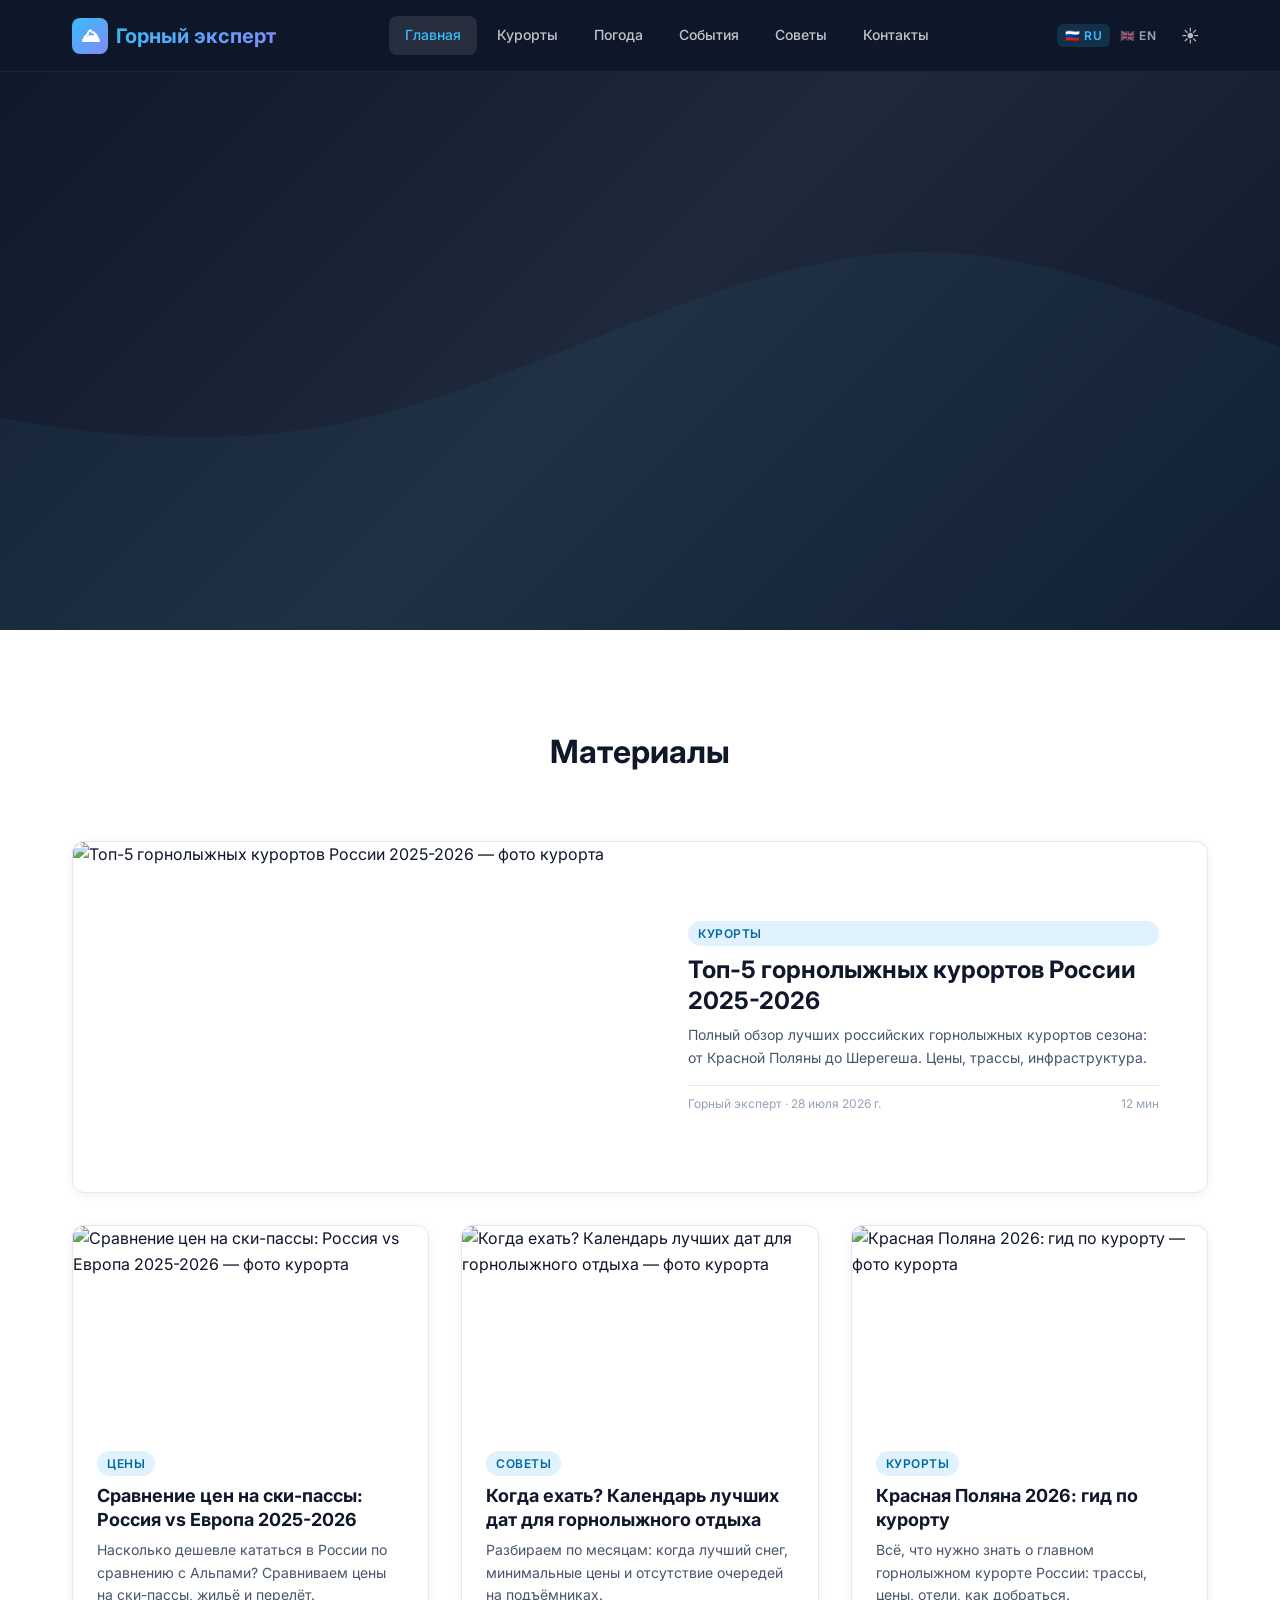
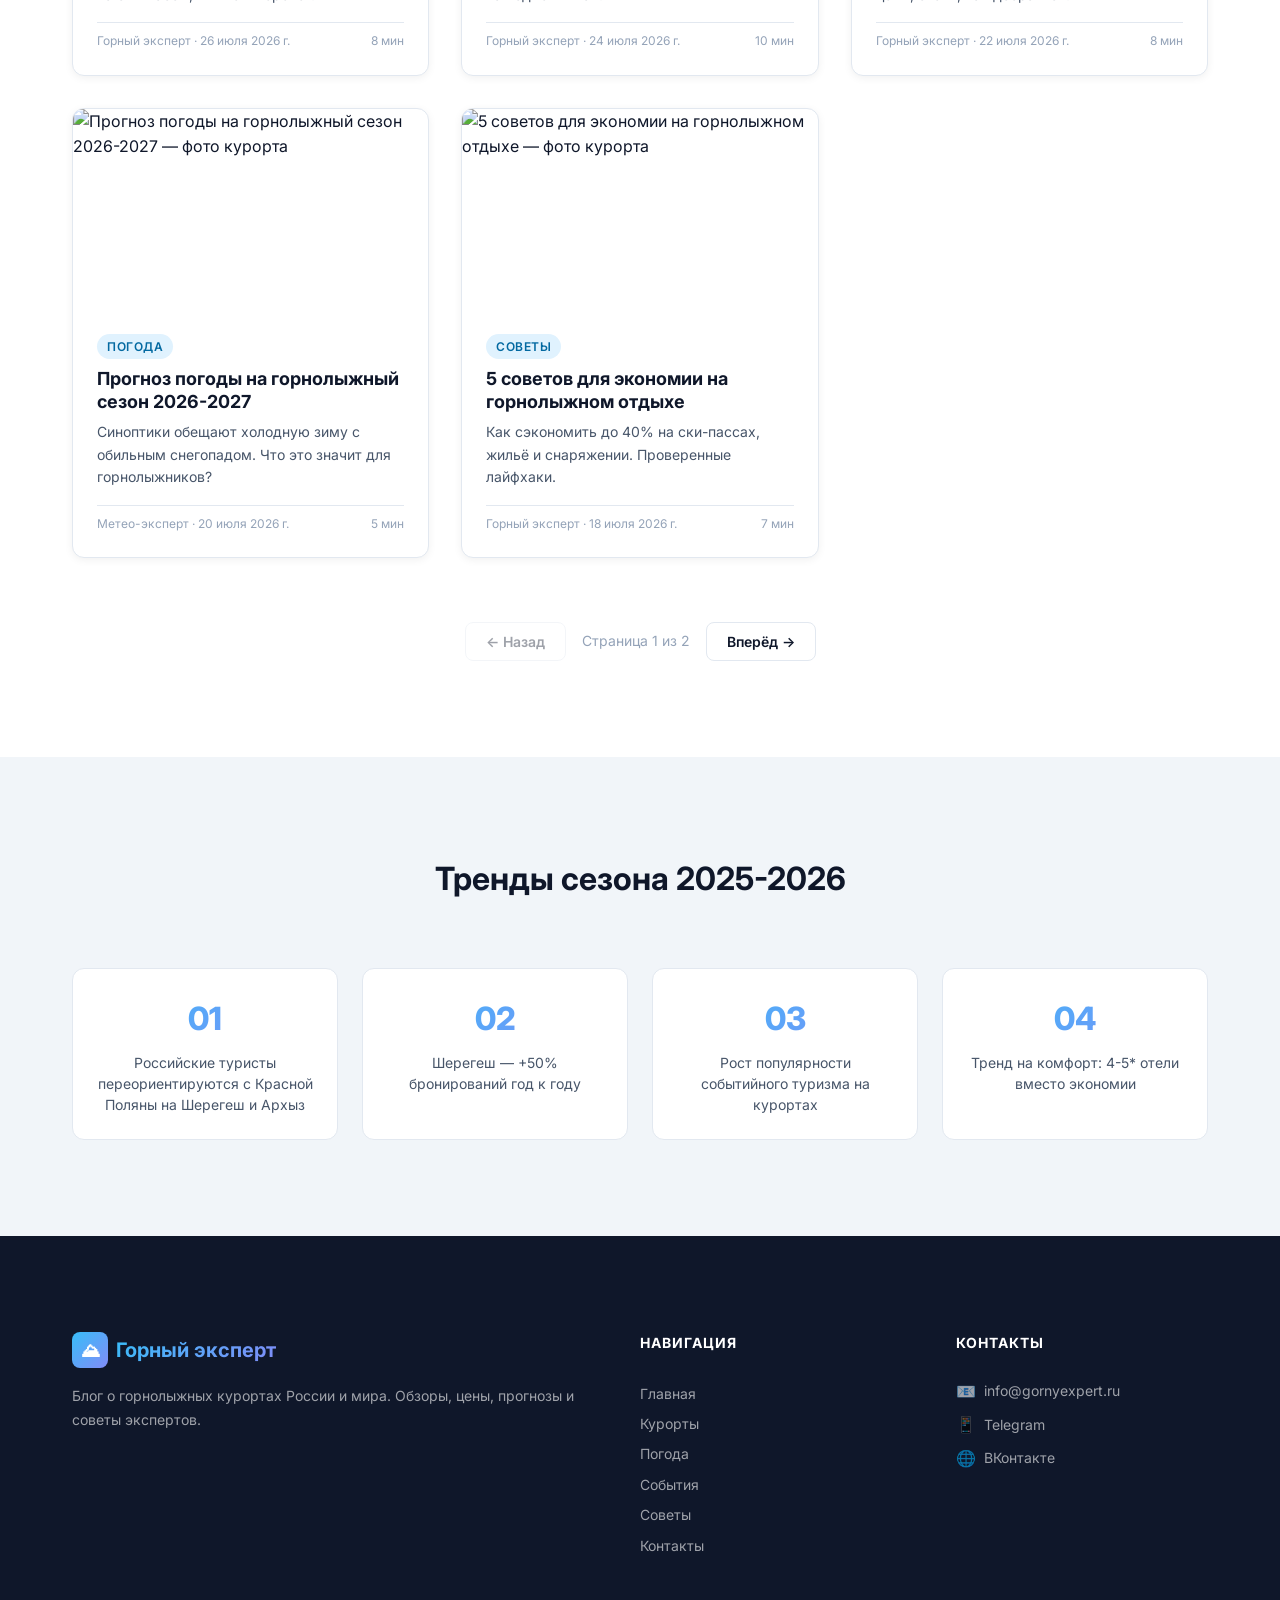
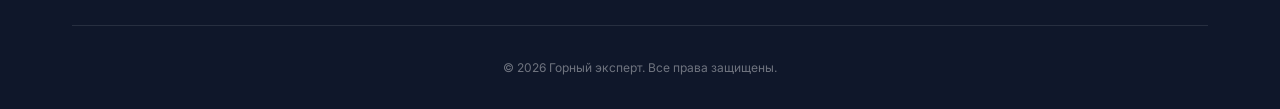
==== commit bd6d03df: "fix(i18n): replace const TRANSLATIONS with window.TRANSLATIONS for global access Root cause: const a" ====
--- a/index.html
+++ b/index.html
@@ -67,8 +67,8 @@
 
       <div class="header-tools">
         <div class="lang-switcher">
-          <button class="lang-btn active" data-lang="ru">🇷🇺 RU</button>
-          <button class="lang-btn" data-lang="en">🇬🇧 EN</button>
+          <button type="button" class="lang-btn active" data-lang="ru">🇷🇺 RU</button>
+          <button type="button" class="lang-btn" data-lang="en">🇬🇧 EN</button>
         </div>
         <button class="theme-toggle" id="themeToggle" aria-label="Переключить тему">🌙</button>
         <button class="mobile-menu-btn" id="mobileMenuBtn" aria-label="Меню">☰</button>
--- a/css/style.css
+++ b/css/style.css
@@ -477,12 +477,6 @@
   box-shadow: var(--shadow-lg);
 }
 
-.article-card-image {
-  width: 100%;
-  height: 200px;
-  object-fit: cover;
-}
-
 .article-card-body {
   padding: var(--space-lg);
 }
@@ -883,8 +877,16 @@
 
 .tip-card-image {
   width: 100%;
-  height: 220px;
+  height: 250px;
   object-fit: cover;
+  object-position: top center;
+}
+
+.article-card-image {
+  width: 100%;
+  height: 200px;
+  object-fit: cover;
+  object-position: top center;
 }
 
 .tip-card-body {
@@ -1586,6 +1588,112 @@
   text-transform: capitalize;
 }
 
+/* --- Article Full Page --- */
+.article-full {
+  max-width: 800px;
+  margin: 0 auto;
+}
+
+.article-full-title {
+  font-size: var(--fs-3xl);
+  font-weight: 800;
+  color: var(--text-primary);
+  margin-bottom: var(--space-md);
+  line-height: 1.2;
+}
+
+.article-full-meta {
+  display: flex;
+  gap: var(--space-lg);
+  font-size: var(--fs-sm);
+  color: var(--text-muted);
+  margin-bottom: var(--space-xl);
+}
+
+.article-full-image {
+  width: 100%;
+  max-height: 450px;
+  object-fit: cover;
+  border-radius: var(--radius-lg);
+  margin-bottom: var(--space-2xl);
+}
+
+.article-full-content {
+  font-family: var(--font-article);
+  font-size: var(--fs-lg);
+  line-height: 1.8;
+  color: var(--text-primary);
+}
+
+.article-full-content h2 {
+  font-size: var(--fs-2xl);
+  font-weight: 700;
+  margin: var(--space-2xl) 0 var(--space-md);
+  color: var(--text-primary);
+}
+
+.article-full-content h3 {
+  font-size: var(--fs-xl);
+  font-weight: 700;
+  margin: var(--space-xl) 0 var(--space-md);
+  color: var(--text-primary);
+}
+
+.article-full-content p {
+  margin-bottom: var(--space-lg);
+  color: var(--text-secondary);
+}
+
+.article-full-content ul, .article-full-content ol {
+  margin-bottom: var(--space-lg);
+  padding-left: var(--space-xl);
+}
+
+.article-full-content li {
+  margin-bottom: var(--space-sm);
+  color: var(--text-secondary);
+}
+
+.article-full-content ul li {
+  list-style: disc;
+}
+
+.article-full-content ol li {
+  list-style: decimal;
+}
+
+.article-full-content strong {
+  color: var(--text-primary);
+}
+
+.article-full-tags {
+  display: flex;
+  flex-wrap: wrap;
+  gap: var(--space-sm);
+  margin-top: var(--space-2xl);
+  padding-top: var(--space-xl);
+  border-top: 1px solid var(--border-color);
+}
+
+.article-tag {
+  font-size: var(--fs-xs);
+  font-weight: 500;
+  color: var(--badge-text);
+  background: var(--badge-bg);
+  padding: 4px 12px;
+  border-radius: var(--radius-full);
+}
+
+@media (max-width: 768px) {
+  .article-full-title {
+    font-size: var(--fs-2xl);
+  }
+  .article-full-meta {
+    flex-wrap: wrap;
+    gap: var(--space-sm);
+  }
+}
+
 .weather-details {
   display: grid;
   grid-template-columns: 1fr 1fr;
